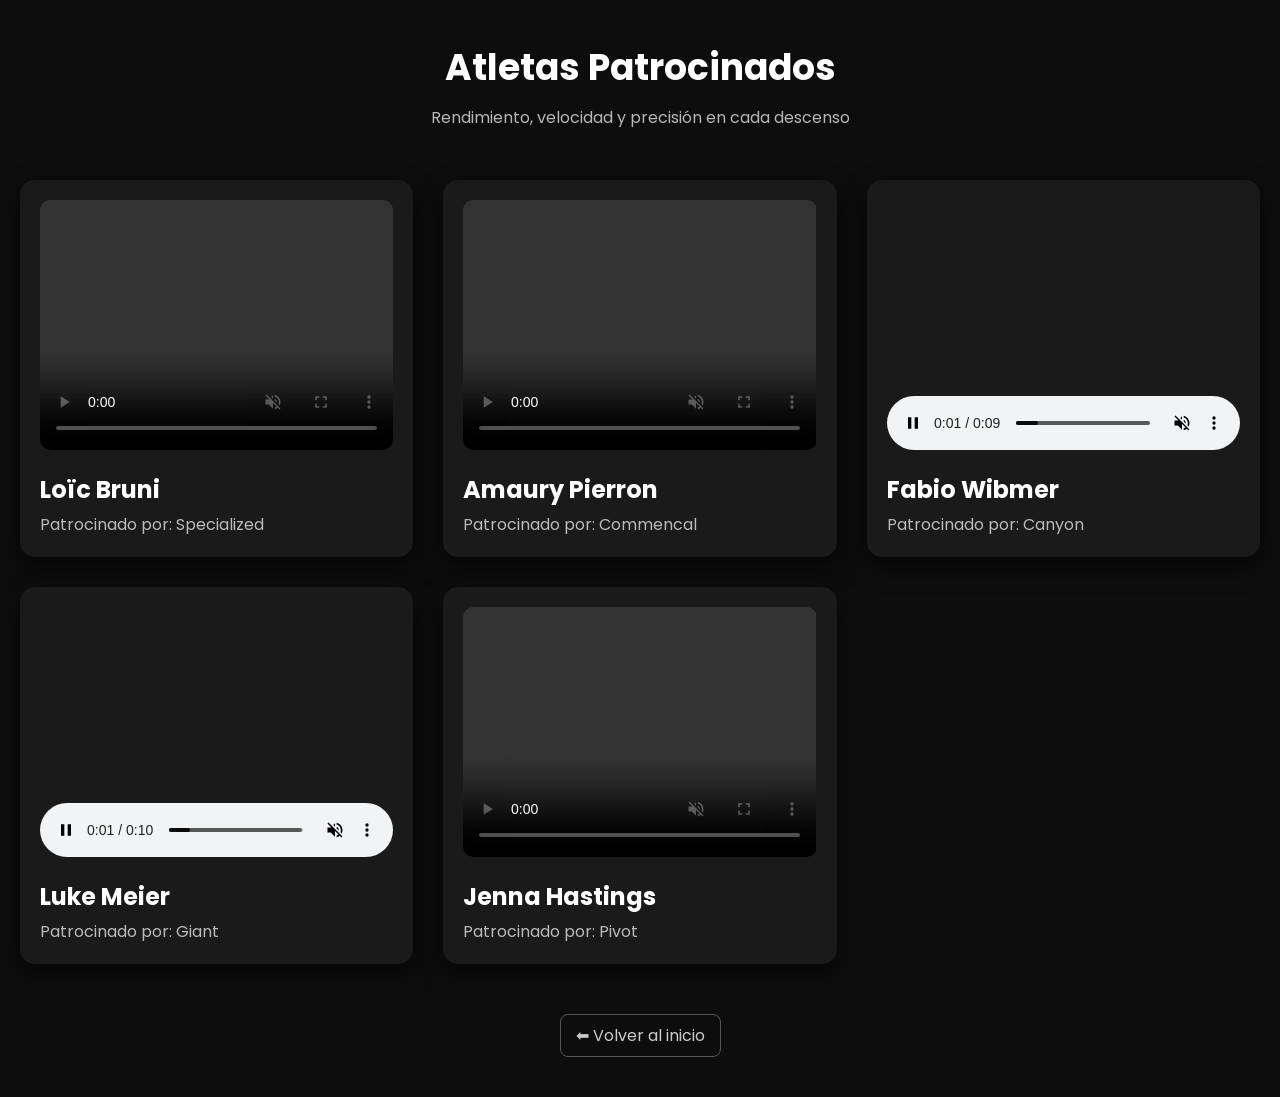
==== pages/Atletas.html @ 0420aa85 "Feat: Se carga el proyecto" ====
<!DOCTYPE html>
<html lang="es">
<head>
<meta charset="UTF-8">
<meta name="viewport" content="width=device-width, initial-scale=1.0">
<link rel="icon" type="image/png" href="../images/favicon/favicon-96x96.png" sizes="96x96" />
<link rel="icon" type="image/svg+xml" href="../images/favicon/favicon.svg" />
<link rel="shortcut icon" href="../images/favicon/favicon.ico" />
<link rel="apple-touch-icon" sizes="180x180" href="../images/favicon/apple-touch-icon.png" />
<meta name="apple-mobile-web-app-title" content="Downhill Bikes" />
<link rel="manifest" href="../images/favicon/site.webmanifest" />
<link href="https://fonts.googleapis.com/css2?family=Poppins:wght@300;500;700&display=swap" rel="stylesheet">
<link href="https://fonts.googleapis.com/css2?family=Poppins:wght@300;500;700&display=swap" rel="stylesheet">
<link rel="stylesheet" href="../css/atletas.css">
<title>Atletas | Downhill Bikes</title>
</head>

<body>

<header class="header">
    <h1>Atletas Patrocinados</h1>
    <p>Rendimiento, velocidad y precisión en cada descenso</p>
</header>

<section class="atletas-grid">

    <!-- Atleta 1 -->
    <div class="atleta-card">
        <video controls autoplay 
    muted 
    loop 
    playsinline>
            <source src="../videos/Loïc_Bruni.mp4" type="video/mp4">
        </video>
        <h2>Loïc Bruni</h2>
        <p>Patrocinado por: Specialized</p>
    </div>

    <!-- Atleta 2 -->
    <div class="atleta-card">
        <video controls autoplay 
    muted 
    loop 
    playsinline>
            <source src="../videos/Amaury_Pierron-converted.mp4" type="video/mp4">
        </video>
        <h2>Amaury Pierron</h2>
        <p>Patrocinado por: Commencal</p>
    </div>

    <!-- Atleta 3 -->
    <div class="atleta-card">
        <video controls autoplay 
    muted 
    loop 
    playsinline>
            <source src="../videos/Fabio_Wibmer-converted.mp4" type="video/mp4">
        </video>
        <h2>Fabio Wibmer</h2>
        <p>Patrocinado por: Canyon</p>
    </div>
    <!-- Atleta 4 -->
    <div class="atleta-card">
        <video controls autoplay 
    muted 
    loop 
    playsinline>
            <source src="../videos/Luke_Meier.mp4" type="video/mp4">
        </video>
        <h2>Luke Meier</h2>
        <p>Patrocinado por: Giant</p>
    </div>
    <!-- Atleta 5 -->
    <div class="atleta-card">
        <video controls autoplay 
    muted 
    loop 
    playsinline>
            <source src="../videos/Jenna_Hastings.mp4" type="video/mp4">
        </video>
        <h2>Jenna Hastings</h2>
        <p>Patrocinado por: Pivot</p>
    </div>

</section>

<div class="volver">
    <a href="../index.html">⬅ Volver al inicio</a>
</div>

</body>
</html>
---- css/atletas.css ----
/* ===================== RESET ===================== */

* {
    margin: 0;
    padding: 0;
    box-sizing: border-box;
}

/* ===================== BODY ===================== */

body {
    font-family: 'Poppins', sans-serif;
    background: #0d0d0d;
    color: white;
    padding: 40px 20px;
}

/* ===================== HEADER ===================== */

.header {
    text-align: center;
    margin-bottom: 50px;
}

.header h1 {
    font-size: 36px;
    margin-bottom: 10px;
}

.header p {
    opacity: 0.7;
}

/* ===================== GRID ===================== */

.atletas-grid {
    display: grid;
    grid-template-columns: repeat(auto-fit, minmax(300px, 1fr));
    gap: 30px;
}

/* ===================== CARD ===================== */

.atleta-card {
    background: #1a1a1a;
    padding: 20px;
    border-radius: 15px;
    box-shadow: 0 10px 25px rgba(0,0,0,0.6);
    transition: 0.3s ease;
}

.atleta-card:hover {
    transform: translateY(-8px);
}

.atleta-card video {
    width: 100%;
    border-radius: 10px;
    margin-bottom: 15px;
}

.atleta-card h2 {
    margin-bottom: 5px;
}

.atleta-card p {
    opacity: 0.7;
}
.atleta-card video {
    width: 100%;
    height: 250px;
    object-fit: cover;
    border-radius: 10px;
    pointer-events: none;
}


/* ===================== VOLVER ===================== */

.volver {
    text-align: center;
    margin-top: 50px;
}

.volver a {
    text-decoration: none;
    color: #ccc;
    transition: 0.3s ease;
}

.volver a:hover {
    color: white;
}
.volver a {
    display: inline-block;
    padding: 8px 15px;
    border-radius: 8px;
    border: 1px solid rgba(255,255,255,0.3);
}
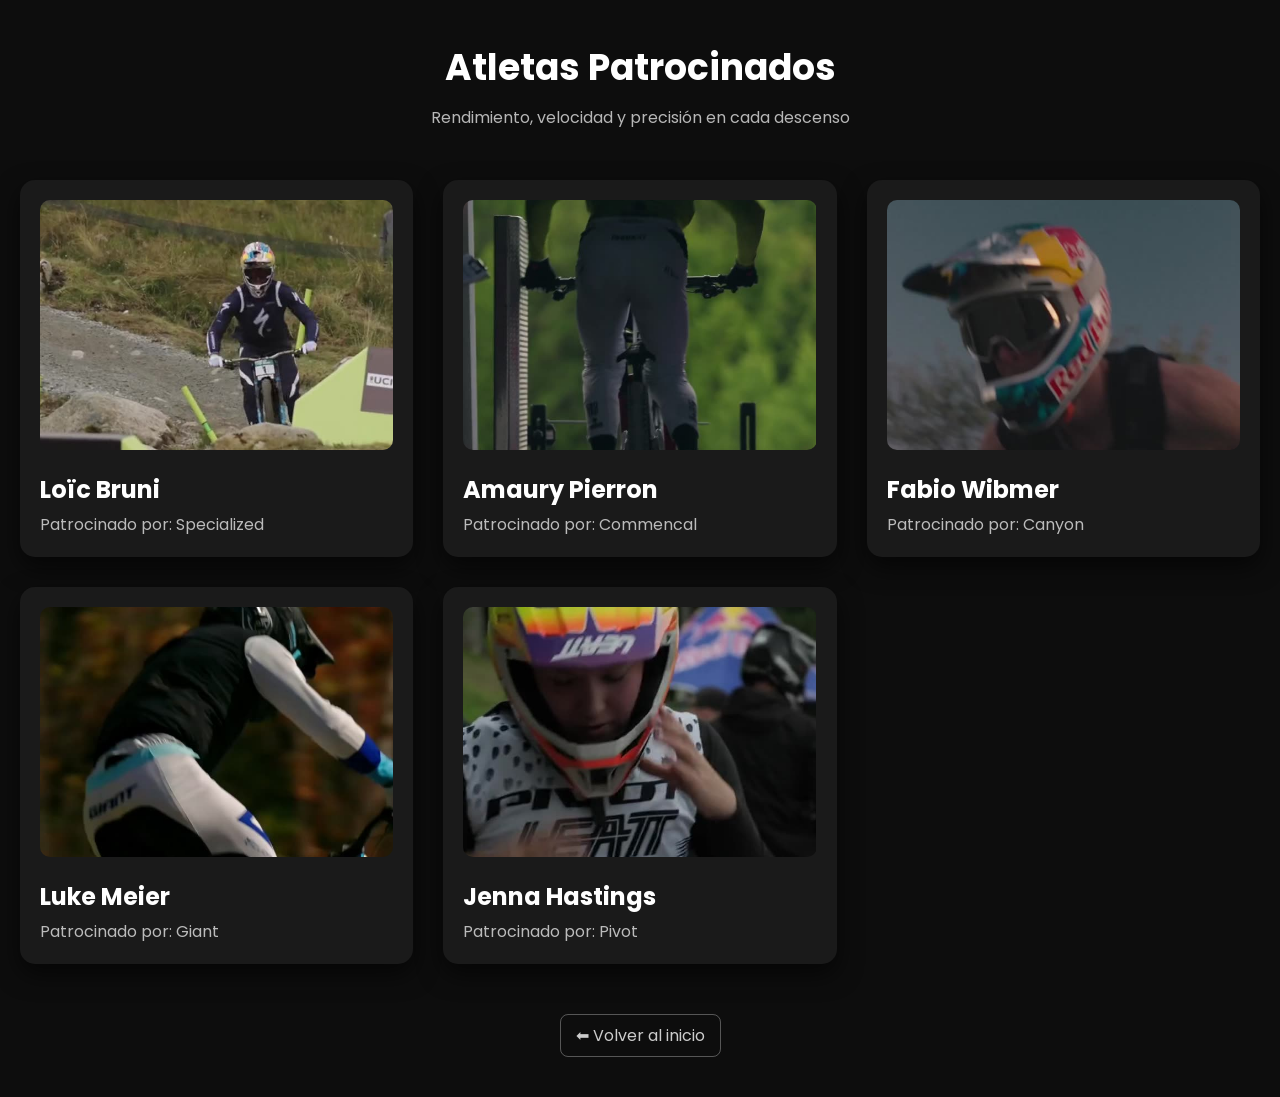
==== commit f06dddd4: "perf: comprime videos, carga bajo demanda y quita archivos sin uso; fix: tabla con scroll en celular" ====
--- a/pages/Atletas.html
+++ b/pages/Atletas.html
@@ -3,13 +3,13 @@
 <head>
 <meta charset="UTF-8">
 <meta name="viewport" content="width=device-width, initial-scale=1.0">
+<meta name="description" content="Atletas de downhill patrocinados por Specialized, Commencal, Canyon, Giant y Pivot.">
 <link rel="icon" type="image/png" href="../images/favicon/favicon-96x96.png" sizes="96x96" />
 <link rel="icon" type="image/svg+xml" href="../images/favicon/favicon.svg" />
 <link rel="shortcut icon" href="../images/favicon/favicon.ico" />
 <link rel="apple-touch-icon" sizes="180x180" href="../images/favicon/apple-touch-icon.png" />
 <meta name="apple-mobile-web-app-title" content="Downhill Bikes" />
 <link rel="manifest" href="../images/favicon/site.webmanifest" />
-<link href="https://fonts.googleapis.com/css2?family=Poppins:wght@300;500;700&display=swap" rel="stylesheet">
 <link href="https://fonts.googleapis.com/css2?family=Poppins:wght@300;500;700&display=swap" rel="stylesheet">
 <link rel="stylesheet" href="../css/atletas.css">
 <title>Atletas | Downhill Bikes</title>
@@ -24,63 +24,45 @@
 
 <section class="atletas-grid">
 
-    <!-- Atleta 1 -->
-    <div class="atleta-card">
-        <video controls autoplay 
-    muted 
-    loop 
-    playsinline>
-            <source src="../videos/Loïc_Bruni.mp4" type="video/mp4">
+    <article class="atleta-card">
+        <video muted loop playsinline preload="none" poster="../images/loic-bruni.jpg" aria-label="Video de Loïc Bruni">
+            <source src="../videos/loic-bruni.mp4" type="video/mp4">
         </video>
         <h2>Loïc Bruni</h2>
         <p>Patrocinado por: Specialized</p>
-    </div>
+    </article>
 
-    <!-- Atleta 2 -->
-    <div class="atleta-card">
-        <video controls autoplay 
-    muted 
-    loop 
-    playsinline>
-            <source src="../videos/Amaury_Pierron-converted.mp4" type="video/mp4">
+    <article class="atleta-card">
+        <video muted loop playsinline preload="none" poster="../images/amaury-pierron.jpg" aria-label="Video de Amaury Pierron">
+            <source src="../videos/amaury-pierron.mp4" type="video/mp4">
         </video>
         <h2>Amaury Pierron</h2>
         <p>Patrocinado por: Commencal</p>
-    </div>
+    </article>
 
-    <!-- Atleta 3 -->
-    <div class="atleta-card">
-        <video controls autoplay 
-    muted 
-    loop 
-    playsinline>
-            <source src="../videos/Fabio_Wibmer-converted.mp4" type="video/mp4">
+    <article class="atleta-card">
+        <video muted loop playsinline preload="none" poster="../images/fabio-wibmer.jpg" aria-label="Video de Fabio Wibmer">
+            <source src="../videos/fabio-wibmer.mp4" type="video/mp4">
         </video>
         <h2>Fabio Wibmer</h2>
         <p>Patrocinado por: Canyon</p>
-    </div>
-    <!-- Atleta 4 -->
-    <div class="atleta-card">
-        <video controls autoplay 
-    muted 
-    loop 
-    playsinline>
-            <source src="../videos/Luke_Meier.mp4" type="video/mp4">
+    </article>
+
+    <article class="atleta-card">
+        <video muted loop playsinline preload="none" poster="../images/luke-meier.jpg" aria-label="Video de Luke Meier">
+            <source src="../videos/luke-meier.mp4" type="video/mp4">
         </video>
         <h2>Luke Meier</h2>
         <p>Patrocinado por: Giant</p>
-    </div>
-    <!-- Atleta 5 -->
-    <div class="atleta-card">
-        <video controls autoplay 
-    muted 
-    loop 
-    playsinline>
-            <source src="../videos/Jenna_Hastings.mp4" type="video/mp4">
+    </article>
+
+    <article class="atleta-card">
+        <video muted loop playsinline preload="none" poster="../images/jenna-hastings.jpg" aria-label="Video de Jenna Hastings">
+            <source src="../videos/jenna-hastings.mp4" type="video/mp4">
         </video>
         <h2>Jenna Hastings</h2>
         <p>Patrocinado por: Pivot</p>
-    </div>
+    </article>
 
 </section>
 
@@ -88,5 +70,20 @@
     <a href="../index.html">⬅ Volver al inicio</a>
 </div>
 
+<script>
+// Cada video se carga y reproduce solo cuando está a la vista, para no descargar los 5 a la vez.
+const videos = document.querySelectorAll('.atleta-card video');
+const observer = new IntersectionObserver((entries) => {
+    entries.forEach((entry) => {
+        if (entry.isIntersecting) {
+            entry.target.play().catch(() => {});
+        } else {
+            entry.target.pause();
+        }
+    });
+}, { threshold: 0.4 });
+videos.forEach((video) => observer.observe(video));
+</script>
+
 </body>
 </html>
